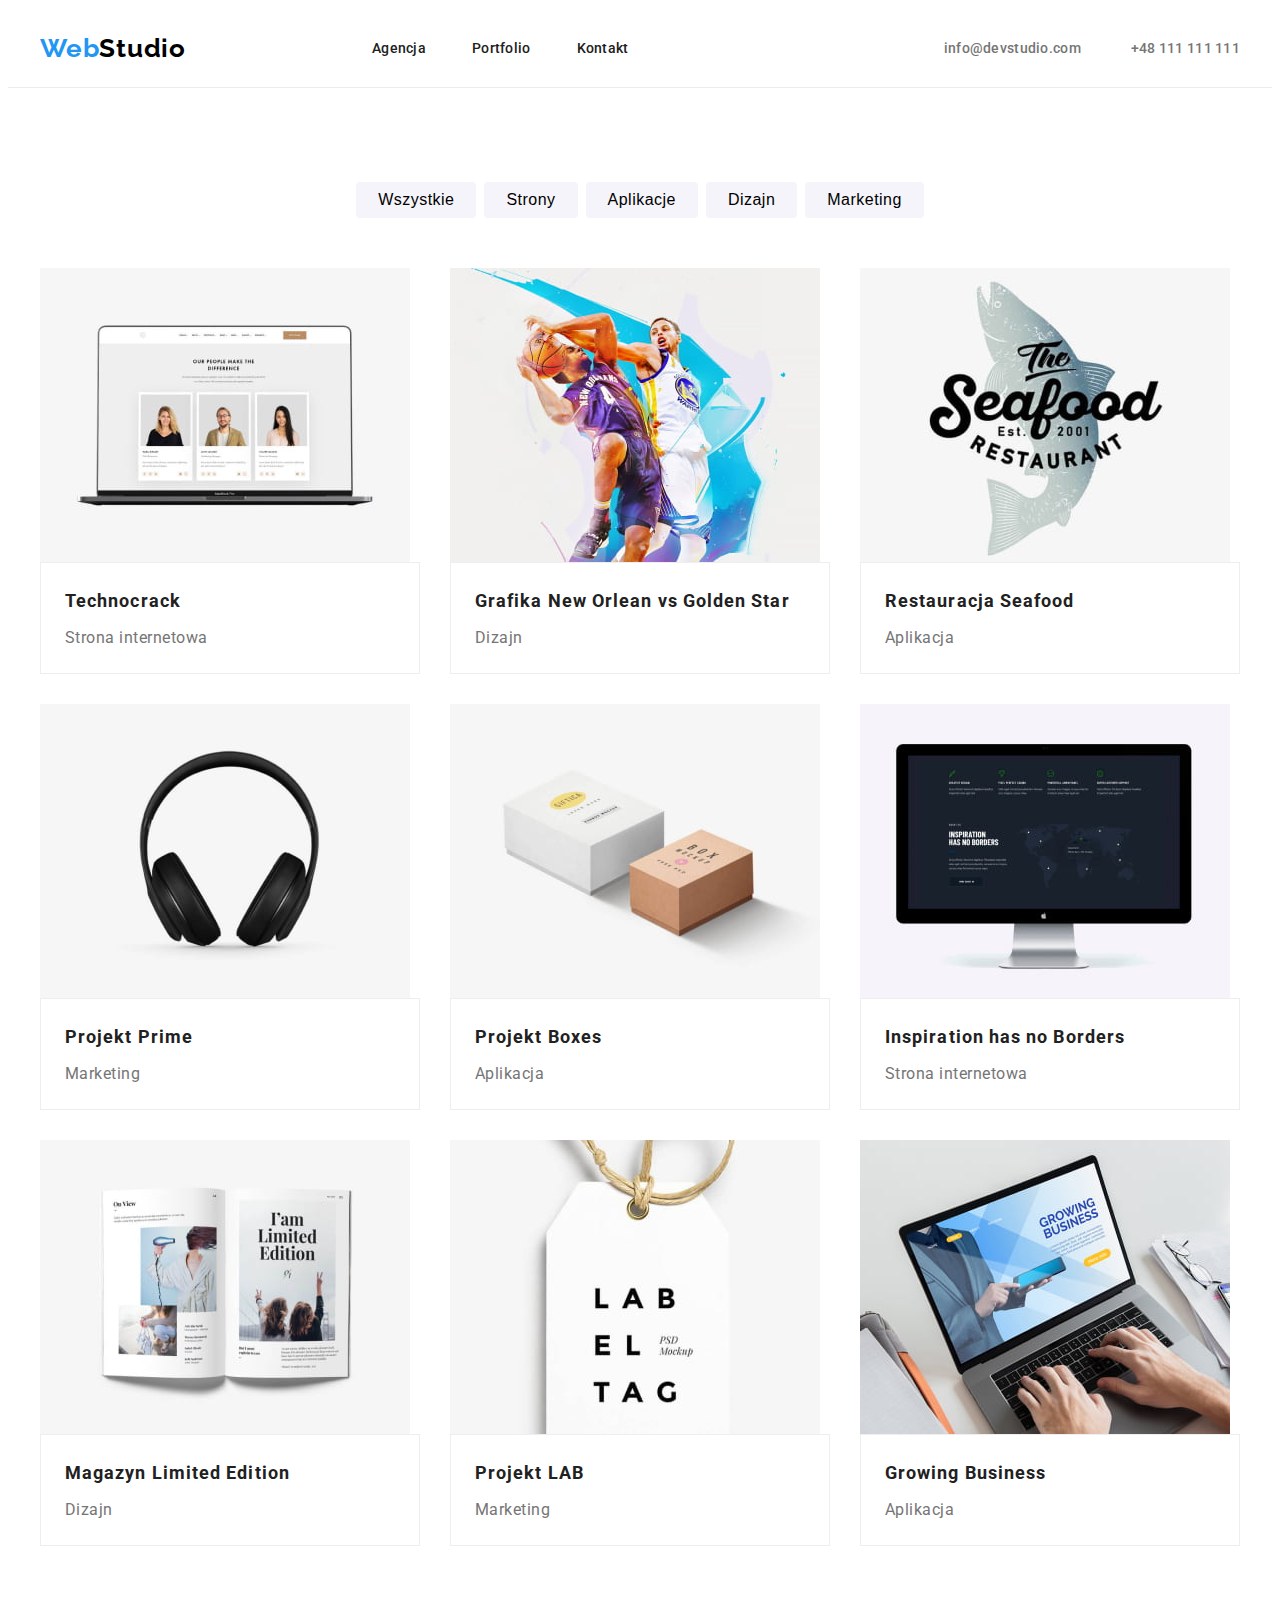
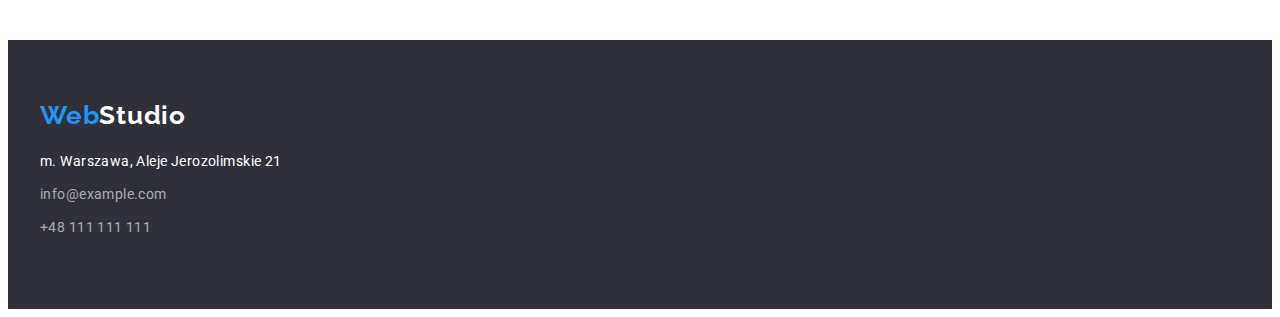
==== portfolio.html @ 0bf06b7d "Copied files from previous HW" ====
<!DOCTYPE html>
<html lang="pl">
  <head>
    <meta charset="UTF-8" />
    <meta http-equiv="X-UA-Compatible" content="IE=edge" />
    <meta name="viewport" content="width=device-width, initial-scale=1.0" />
    <title>Portfolio - WebStudio</title>
    <link
      rel="stylesheet"
      href="https://cdnjs.cloudflare.com/ajax/libs/modern-normalize/1.1.0/modern-normalize.min.css"
      integrity="sha512-wpPYUAdjBVSE4KJnH1VR1HeZfpl1ub8YT/NKx4PuQ5NmX2tKuGu6U/JRp5y+Y8XG2tV+wKQpNHVUX03MfMFn9Q=="
      crossorigin="anonymous"
      referrerpolicy="no-referrer"
    />
    <link href="css/styles.css" rel="stylesheet" />
    <link rel="preconnect" href="https://fonts.googleapis.com" />
    <link rel="preconnect" href="https://fonts.gstatic.com" crossorigin />
    <link
      href="https://fonts.googleapis.com/css2?family=Raleway:wght@700&family=Roboto:wght@400;500;700;900&display=swap"
      rel="stylesheet"
    />
  </head>
  <body>
    <header class="header-border">
      <div class="container header-box">
        <div class="left-nav-box">
          <a class="link logo" href="index.html"><span class="logo-color">Web</span>Studio</a>
          <nav>
            <ul class="header-menu">
              <li><a class="link link-selected" href="#">Agencja</a></li>
              <li><a class="link link-selected" href="portfolio.html">Portfolio</a></li>
              <li><a class="link link-selected" href="#contact">Kontakt</a></li>
            </ul>
          </nav>
        </div>
        <div>
          <ul class="header-contact-menu">
            <li>
              <a class="link link-selected contact-details" href="mailto:info@devstudio.com"
                >info@devstudio.com</a
              >
            </li>
            <li>
              <a class="link link-selected contact-details" href="tel:+48111111111"
                >+48 111 111 111</a
              >
            </li>
          </ul>
        </div>
      </div>
    </header>
    <main>
      <section class="section">
        <div class="container">
          <ul class="buttons-list">
            <li><button type="button">Wszystkie</button></li>
            <li><button type="button">Strony</button></li>
            <li><button type="button">Aplikacje</button></li>
            <li><button type="button">Dizajn</button></li>
            <li><button type="button">Marketing</button></li>
          </ul>
          <ul class="projects-gallery">
            <li class="project-card">
              <figure>
                <img
                  src="images/portfolio_projects/technocrack.jpg"
                  alt="Projekt strony internetowej Technocrack"
                  width="370"
                  height="294"
                />
                <figcaption>
                  <h4>Technocrack</h4>
                  <span>Strona internetowa</span>
                </figcaption>
              </figure>
            </li>
            <li class="project-card">
              <figure>
                <img
                  src="images/portfolio_projects/basketball_match.jpg"
                  alt="Grafika meczu New Orlean vs Golden Star"
                  width="370"
                  height="294"
                />
                <figcaption>
                  <h4>Grafika New Orlean vs Golden Star</h4>
                  <span>Dizajn</span>
                </figcaption>
              </figure>
            </li>
            <li class="project-card">
              <figure>
                <img
                  src="images/portfolio_projects/seafood.jpg"
                  alt="Logo aplikacji dla restauracji Seafood"
                  width="370"
                  height="294"
                />
                <figcaption>
                  <h4>Restauracja Seafood</h4>
                  <span>Aplikacja</span>
                </figcaption>
              </figure>
            </li>
            <li class="project-card">
              <figure>
                <img
                  src="images/portfolio_projects/prime.jpg"
                  alt="Słuchawki"
                  width="370"
                  height="294"
                />
                <figcaption>
                  <h4>Projekt Prime</h4>
                  <span>Marketing</span>
                </figcaption>
              </figure>
            </li>
            <li class="project-card">
              <figure>
                <img
                  src="images/portfolio_projects/boxes.jpg"
                  alt="Kartonowe pudełka"
                  width="370"
                  height="294"
                />
                <figcaption>
                  <h4>Projekt Boxes</h4>
                  <span>Aplikacja</span>
                </figcaption>
              </figure>
            </li>
            <li class="project-card">
              <figure>
                <img
                  src="images/portfolio_projects/website.jpg"
                  alt="Monitor z projektem strony internetowej"
                  width="370"
                  height="294"
                />
                <figcaption>
                  <h4>Inspiration has no Borders</h4>
                  <span>Strona internetowa</span>
                </figcaption>
              </figure>
            </li>
            <li class="project-card">
              <figure>
                <img
                  src="images/portfolio_projects/magazine.jpg"
                  alt="Otwarty magazyn Limited Edition"
                  width="370"
                  height="294"
                />
                <figcaption>
                  <h4>Magazyn Limited Edition</h4>
                  <span>Dizajn</span>
                </figcaption>
              </figure>
            </li>
            <li class="project-card">
              <figure>
                <img
                  src="images/portfolio_projects/lab.jpg"
                  alt="Metka z projektem LAB"
                  width="370"
                  height="294"
                />
                <figcaption>
                  <h4>Projekt LAB</h4>
                  <span>Marketing</span>
                </figcaption>
              </figure>
            </li>
            <li class="project-card">
              <figure>
                <img
                  src="images/portfolio_projects/growing_business.jpg"
                  alt="Laptop ze stroną aplikacji Growing Business"
                  width="370"
                  height="294"
                />
                <figcaption>
                  <h4>Growing Business</h4>
                  <span>Aplikacja</span>
                </figcaption>
              </figure>
            </li>
          </ul>
        </div>
      </section>
    </main>
    <footer class="footer-color">
      <div class="container footer-box">
        <a class="link logo footer-logo" href="index.html"
          ><span class="logo-color">Web</span>Studio</a
        >
        <address id="contact">
          <ul class="address-list">
            <li>
              <a
                class="link footer-address"
                href="https://goo.gl/maps/5vognSmDPYiszCNh9"
                target="_blank"
                >m. Warszawa, Aleje Jerozolimskie 21</a
              >
            </li>
            <li>
              <a class="link footer-address footer-contact-details" href="mailto:info@example.com"
                >info@example.com</a
              >
            </li>
            <li>
              <a class="link footer-address footer-contact-details" href="tel:+48111111111"
                >+48 111 111 111</a
              >
            </li>
          </ul>
        </address>
      </div>
    </footer>
  </body>
</html>
---- css/styles.css ----
/* General styles */
body {
  font-family: 'Roboto', sans-serif;
  color: var(--header-color);
}
:root {
  --header-color: #212121;
  --description-color: #757575;
  --selection-color: #2196f3;
  --background-color: #e5e5e5;
  --section-dark-color: #2f303a;
  --section-light-color: #f5f4fa;
  --brand-color-white: #fff;
  --brand-color-black: #000;
  --projects-gallery-color: #eeeeee;
}
h1,
h2,
h3,
h4,
p,
ul,
figure {
  margin: 0px;
  padding: 0px;
  border: 0px;
}
.container {
  width: 1200px;
  margin: 0 auto;
  padding-left: 15px;
  padding-right: 15px;
}
.link {
  text-decoration: none;
  color: var(--header-color);
}
/* Header styles */
.header-box {
  display: flex;
  align-items: center;
  justify-content: space-between;
  padding-top: 25px;
  padding-bottom: 24px;
}
.left-nav-box {
  display: flex;
  gap: 93px;
  align-items: center;
}
.logo {
  font-family: 'Raleway';
  font-weight: 700;
  font-size: 26px;
  letter-spacing: 0.03em;
  color: var(--brand-color-black);
  margin-right: 93px;
}
.logo-color {
  color: var(--selection-color);
}
.header-border {
  border-bottom: 1px solid #ececec;
}
.header-menu,
.header-contact-menu {
  list-style-type: none;
  font-weight: 500;
  font-size: 14px;
  letter-spacing: 0.02em;
  display: flex;
  align-items: center;
}
.header-menu {
  gap: 46px;
}
.header-contact-menu {
  gap: 50px;
}
.contact-details {
  color: var(--description-color);
}
.link-selected:hover,
.link-selected:focus,
.footer-address:hover,
.footer-address:focus {
  color: var(--selection-color);
}
/* Sections styles */
.section {
  padding-top: 94px;
  padding-bottom: 94px;
}
/* HERO */
.hero {
  background: var(--section-dark-color);
}
.header-primary {
  font-weight: 900;
  font-size: 44px;
  line-height: 1.36;
  text-align: center;
  letter-spacing: 0.06em;
  text-transform: uppercase;
  color: var(--brand-color-white);
  margin-bottom: 30px;
}
.hero-box {
  display: flex;
  flex-direction: column;
  align-items: center;
  padding: 200px calc((1200px - 696px) / 2);
}
.main-button {
  background: var(--selection-color);
  box-shadow: 0px 4px 4px rgba(0, 0, 0, 0.15);
  border-radius: 4px;
  border-style: none;
  font-weight: 700;
  font-size: 16px;
  line-height: 1.88;
  text-align: center;
  letter-spacing: 0.06em;
  color: var(--brand-color-white);
  padding: 10px 41px;
  cursor: pointer;
}
/* What we do */
.what-we-do-list {
  list-style-type: none;
  font-size: 14px;
  line-height: 1.71;
  letter-spacing: 0.03em;
  color: var(--description-color);
  display: flex;
  gap: 30px;
  margin-bottom: 94px;
}
.what-we-do-list span {
  font-weight: 700;
  font-size: 14px;
  letter-spacing: 0.03em;
  text-transform: uppercase;
  color: var(--header-color);
}
.header-secondary {
  font-size: 36px;
  text-align: center;
  letter-spacing: 0.03em;
  margin-bottom: 50px;
}
.what-we-do-gallery,
.our-team-photos,
.projects-gallery {
  list-style-type: none;
  display: flex;
  gap: 30px;
}
/* Our team */
.our-team-photos h3 {
  font-weight: 500;
  font-size: 16px;
  text-align: center;
  letter-spacing: 0.03em;
  margin-bottom: 10px;
}
.our-team-photos span {
  font-size: 16px;
  text-align: center;
  letter-spacing: 0.03em;
  color: var(--description-color);
}
.team-card {
  background: var(--brand-color-white);
  box-shadow: 0px 1px 3px rgba(0, 0, 0, 0.12), 0px 1px 1px rgba(0, 0, 0, 0.14),
    0px 2px 1px rgba(0, 0, 0, 0.2);
  border-radius: 0px 0px 4px 4px;
  display: flex;
  flex-direction: column;
  align-items: center;
}
.team-card figcaption {
  padding-top: 30px;
  padding-bottom: 30px;
}
.our-team {
  background-color: var(--section-light-color);
}
/* Footer styles */
.footer-color {
  background: var(--section-dark-color);
}
.footer-box {
  padding-top: 60px;
  padding-bottom: 60px;
}
.footer-logo {
  color: var(--brand-color-white);
  display: block;
  margin-bottom: 20px;
}
.address-list {
  list-style-type: none;
}
.footer-address {
  font-style: normal;
  font-size: 14px;
  line-height: 1.71;
  letter-spacing: 0.03em;
  color: var(--brand-color-white);
  display: block;
  margin-bottom: 9px;
}
.footer-contact-details {
  color: rgba(255, 255, 255, 0.6);
}
/* PORTFOLIO main */
.buttons-list {
  list-style-type: none;
  display: flex;
  justify-content: center;
  align-items: center;
  gap: 8px;
  margin-bottom: 50px;
}
.buttons-list button {
  background: var(--section-light-color);
  border-radius: 4px;
  border-style: none;
  font-weight: 500;
  font-size: 16px;
  line-height: 1.5;
  text-align: center;
  letter-spacing: 0.03em;
  padding: 6px 22px;
  cursor: pointer;
}
.buttons-list button:hover,
.buttons-list button:focus {
  color: var(--brand-color-white);
  background-color: var(--selection-color);
  box-shadow: 0px 3px 1px rgba(0, 0, 0, 0.1), 0px 1px 2px rgba(0, 0, 0, 0.08),
    0px 2px 2px rgba(0, 0, 0, 0.12);
  border-radius: 4px;
}
.projects-gallery {
  flex-wrap: wrap;
}
.project-card {
  flex-basis: calc((100% - 60px) / 3);
}
.project-card figure img {
  display: block;
}
.project-card figcaption {
  padding: 20px 24px;
  border: 1px solid var(--projects-gallery-color);
}
.projects-gallery h4 {
  font-size: 18px;
  line-height: 2;
  letter-spacing: 0.06em;
  margin-bottom: 4px;
}
.projects-gallery span {
  font-size: 16px;
  line-height: 1.88;
  letter-spacing: 0.03em;
  color: var(--description-color);
}
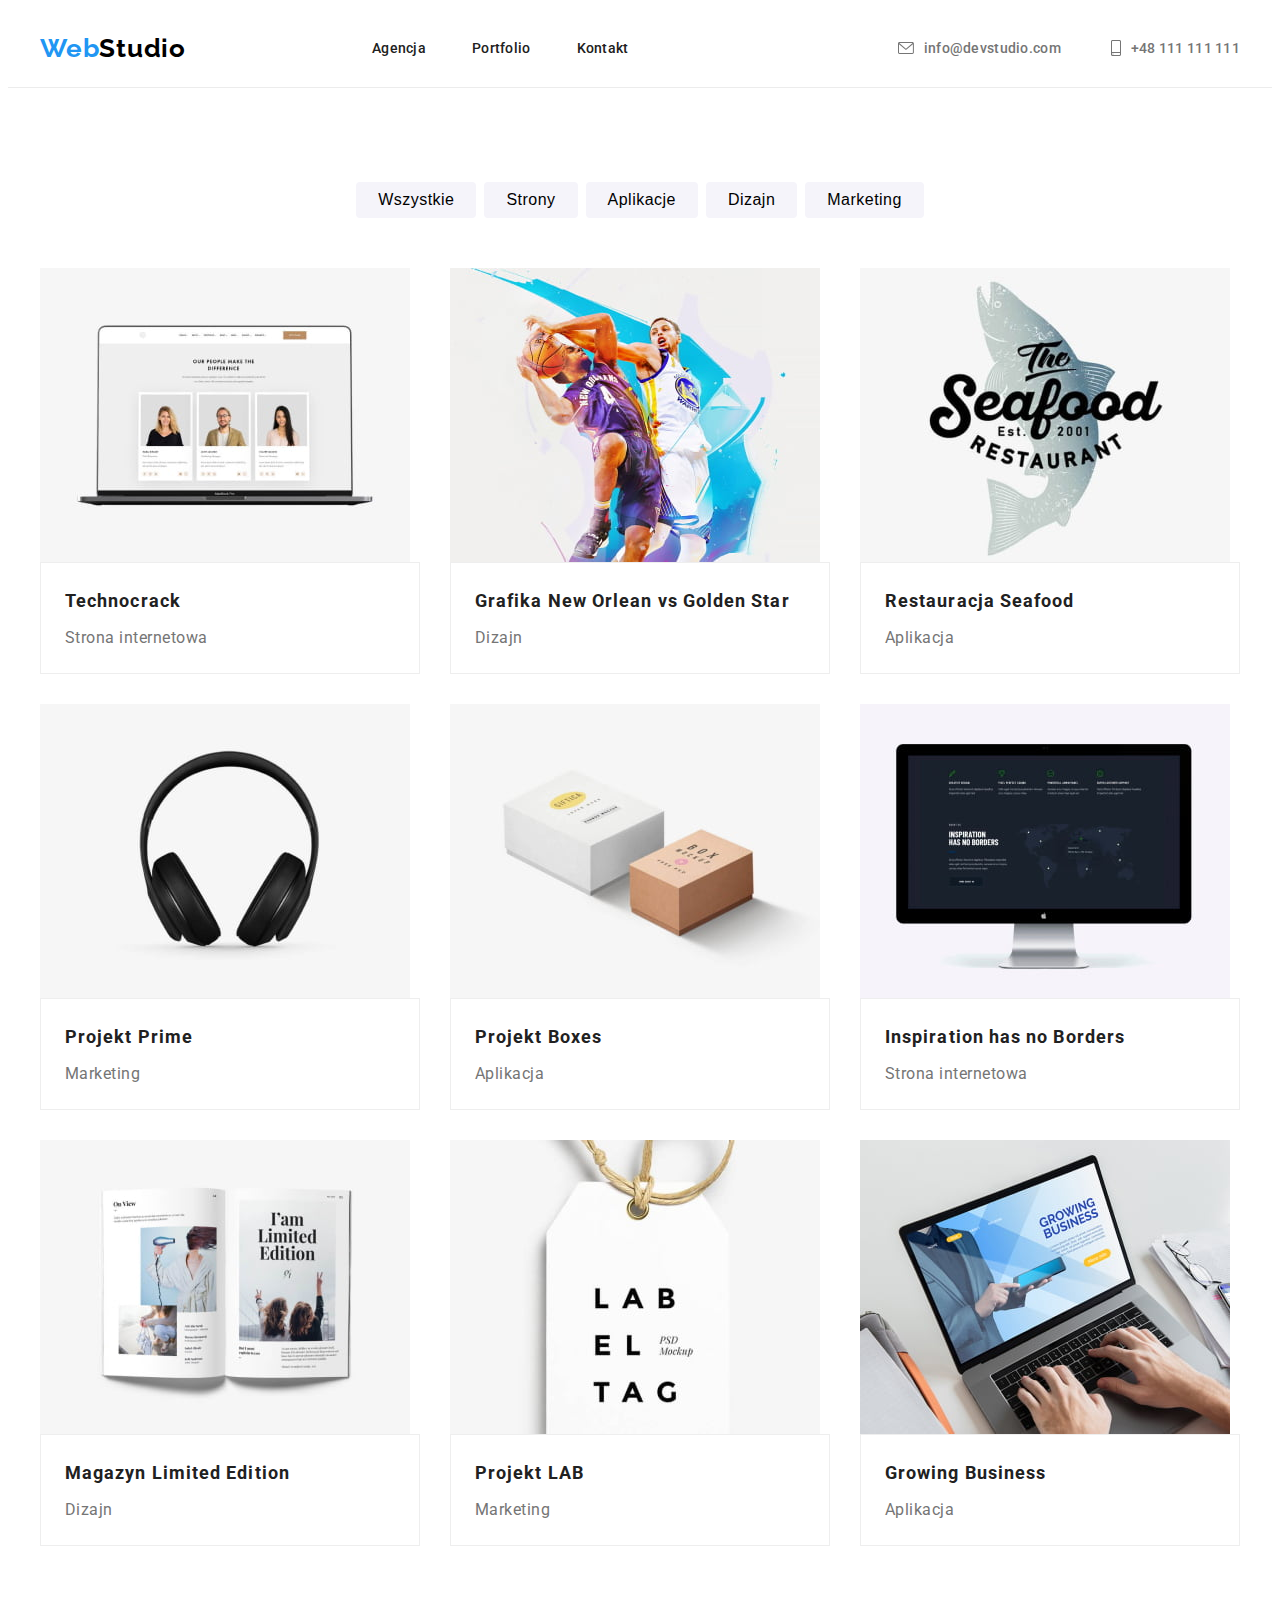
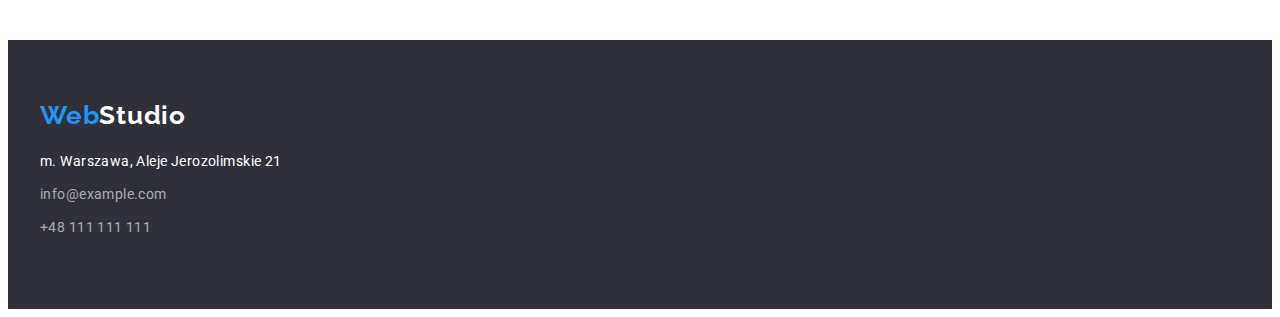
==== commit 55e2ada2: "Added contact icons to header" ====
--- a/portfolio.html
+++ b/portfolio.html
@@ -37,11 +37,15 @@
           <ul class="header-contact-menu">
             <li>
               <a class="link link-selected contact-details" href="mailto:info@devstudio.com"
+                ><svg class="contact-icon" width="16px" height="12px">
+                  <use href="images/icons.svg#icon-envelope"></use></svg
                 >info@devstudio.com</a
               >
             </li>
             <li>
               <a class="link link-selected contact-details" href="tel:+48111111111"
+                ><svg class="contact-icon" width="10px" height="16px">
+                  <use href="images/icons.svg#icon-smartphone"></use></svg
                 >+48 111 111 111</a
               >
             </li>
--- a/css/styles.css
+++ b/css/styles.css
@@ -13,6 +13,7 @@
   --brand-color-white: #fff;
   --brand-color-black: #000;
   --projects-gallery-color: #eeeeee;
+  --parent-color: currentColor;
 }
 h1,
 h2,
@@ -79,6 +80,11 @@
 }
 .contact-details {
   color: var(--description-color);
+  display: flex;
+  align-items: center;
+}
+.contact-icon {
+  margin-right: 10px;
 }
 .link-selected:hover,
 .link-selected:focus,
@@ -93,7 +99,14 @@
 }
 /* HERO */
 .hero {
-  background: var(--section-dark-color);
+  background-color: var(--section-dark-color);
+}
+.background-photo {
+  width: 1600px;
+  margin: 0 auto;
+  background-image: linear-gradient(#2f303a66, #2f303a66), url('../images/hero_background.jpg');
+  background-position: center;
+  background-repeat: no-repeat;
 }
 .header-primary {
   font-weight: 900;
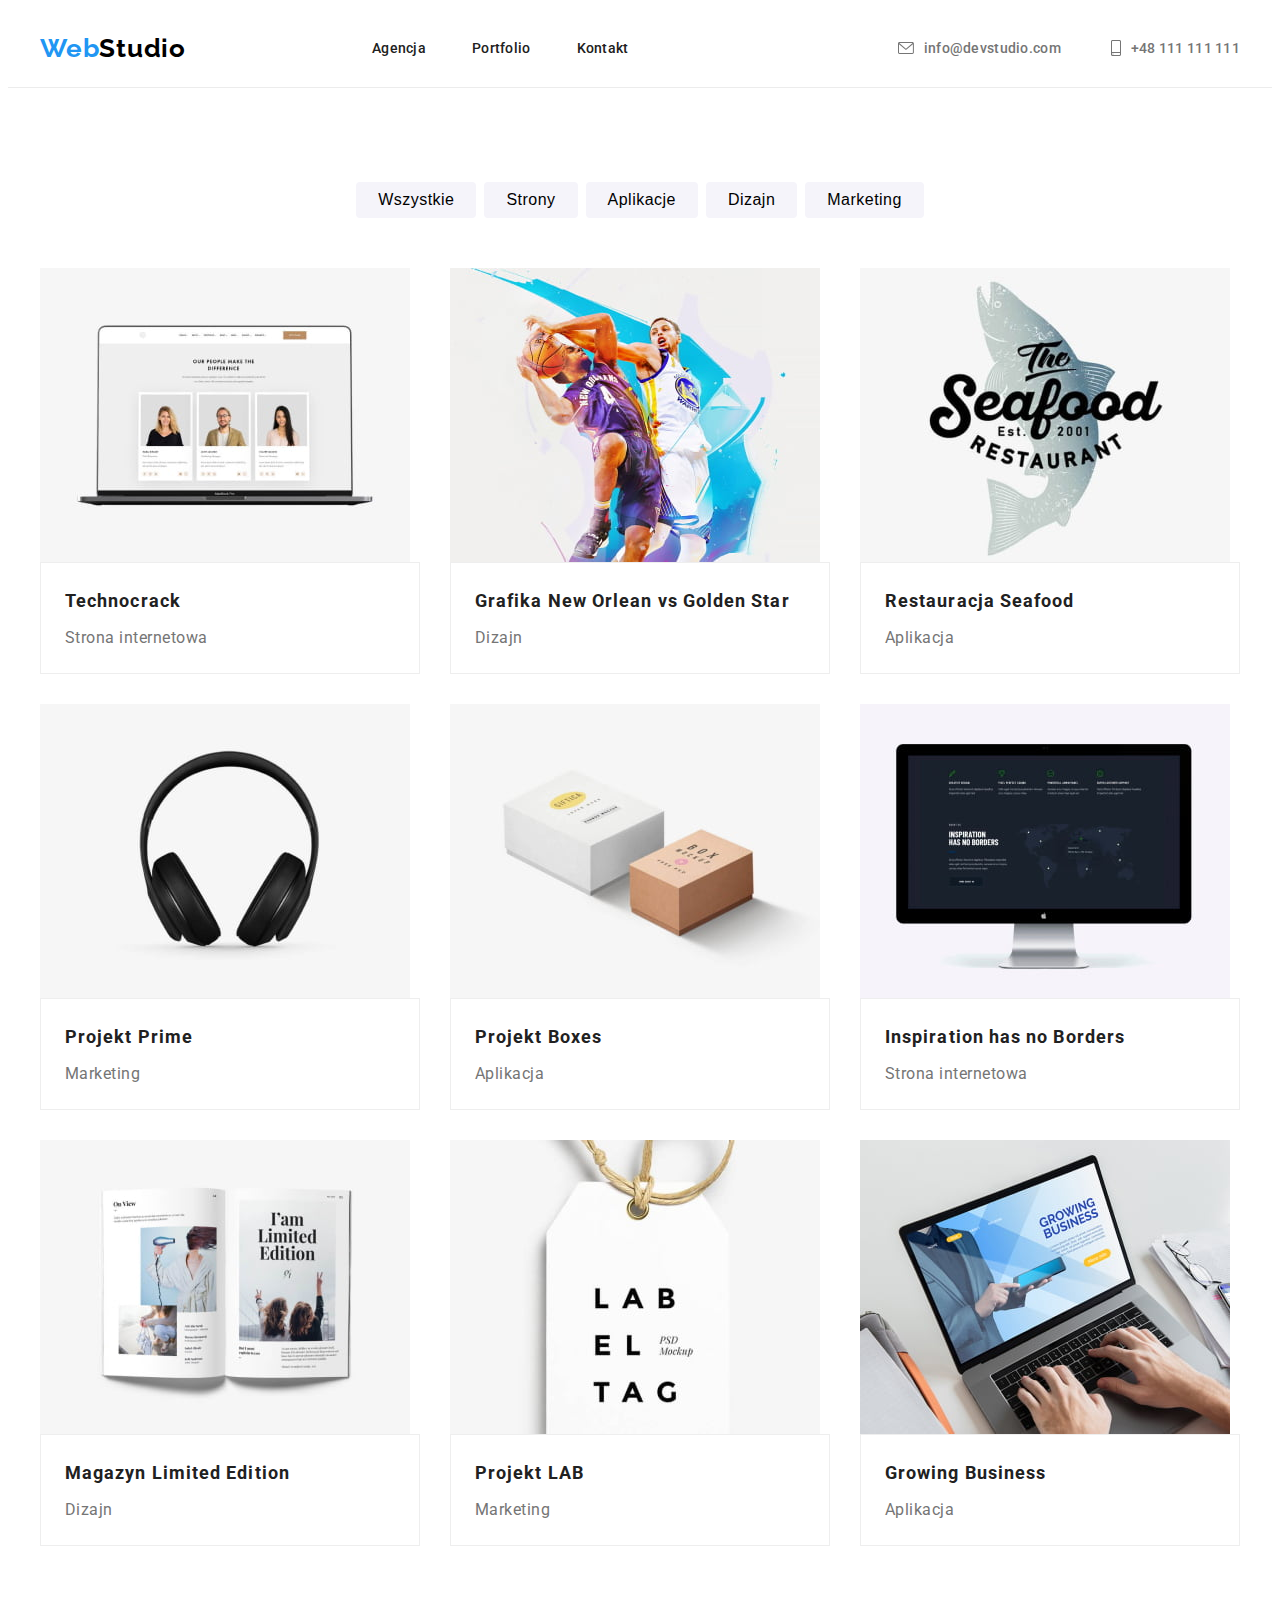
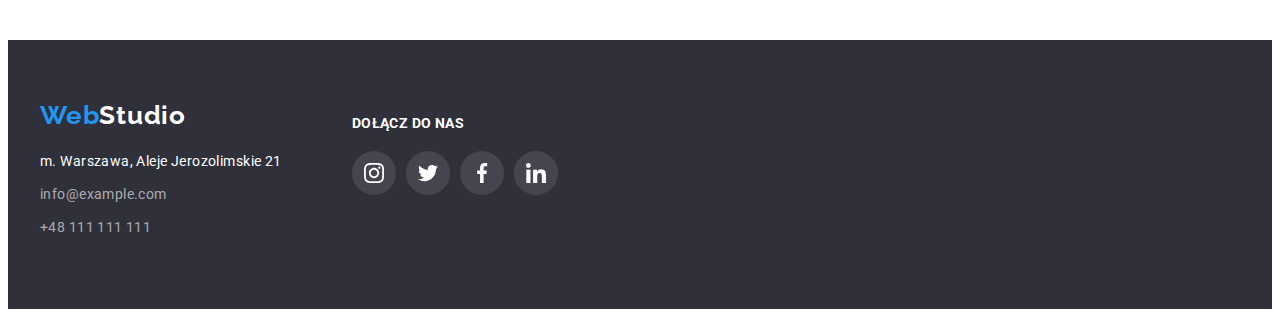
==== commit ae69fc16: "Added cursor to SM and copied footer to portfolio" ====
--- a/portfolio.html
+++ b/portfolio.html
@@ -196,31 +196,58 @@
     </main>
     <footer class="footer-color">
       <div class="container footer-box">
-        <a class="link logo footer-logo" href="index.html"
-          ><span class="logo-color">Web</span>Studio</a
-        >
-        <address id="contact">
-          <ul class="address-list">
-            <li>
-              <a
-                class="link footer-address"
-                href="https://goo.gl/maps/5vognSmDPYiszCNh9"
-                target="_blank"
-                >m. Warszawa, Aleje Jerozolimskie 21</a
-              >
-            </li>
-            <li>
-              <a class="link footer-address footer-contact-details" href="mailto:info@example.com"
-                >info@example.com</a
-              >
-            </li>
-            <li>
-              <a class="link footer-address footer-contact-details" href="tel:+48111111111"
-                >+48 111 111 111</a
-              >
-            </li>
-          </ul>
-        </address>
+        <div>
+          <a class="link logo footer-logo" href="index.html"
+            ><span class="logo-color">Web</span>Studio</a
+          >
+          <address id="contact">
+            <ul class="address-list">
+              <li>
+                <a
+                  class="link footer-address"
+                  href="https://goo.gl/maps/5vognSmDPYiszCNh9"
+                  target="_blank"
+                  >m. Warszawa, Aleje Jerozolimskie 21</a
+                >
+              </li>
+              <li>
+                <a class="link footer-address footer-contact-details" href="mailto:info@example.com"
+                  >info@example.com</a
+                >
+              </li>
+              <li>
+                <a class="link footer-address footer-contact-details" href="tel:+48111111111"
+                  >+48 111 111 111</a
+                >
+              </li>
+            </ul>
+          </address>
+        </div>
+        <div>
+          <span class="footer-sm-header">Dołącz do nas</span>
+          <ul class="footer-social-media">
+            <li class="social-media-icon footer-icon-color">
+              <svg width="20px" height="20px">
+                <use href="images/icons.svg#icon-instagram-2"></use>
+              </svg>
+            </li>
+            <li class="social-media-icon footer-icon-color">
+              <svg width="20px" height="20px">
+                <use href="images/icons.svg#icon-twitter-1"></use>
+              </svg>
+            </li>
+            <li class="social-media-icon footer-icon-color">
+              <svg width="20px" height="20px">
+                <use href="images/icons.svg#icon-facebook-1"></use>
+              </svg>
+            </li>
+            <li class="social-media-icon footer-icon-color">
+              <svg width="20px" height="20px">
+                <use href="images/icons.svg#icon-linkedin-1"></use>
+              </svg>
+            </li>
+          </ul>
+        </div>
       </div>
     </footer>
   </body>
--- a/css/styles.css
+++ b/css/styles.css
@@ -14,6 +14,7 @@
   --brand-color-black: #000;
   --projects-gallery-color: #eeeeee;
   --parent-color: currentColor;
+  --social-media: #afb1b8;
 }
 h1,
 h2,
@@ -102,7 +103,7 @@
   background-color: var(--section-dark-color);
 }
 .background-photo {
-  width: 1600px;
+  max-width: 1600px;
   margin: 0 auto;
   background-image: linear-gradient(#2f303a66, #2f303a66), url('../images/hero_background.jpg');
   background-position: center;
@@ -156,6 +157,16 @@
   text-transform: uppercase;
   color: var(--header-color);
 }
+.what-we-do-icon {
+  display: flex;
+  align-items: center;
+  justify-content: center;
+  background-color: var(--section-light-color);
+  border-radius: 4px;
+  width: 270px;
+  height: 120px;
+  margin-bottom: 30px;
+}
 .header-secondary {
   font-size: 36px;
   text-align: center;
@@ -182,6 +193,31 @@
   text-align: center;
   letter-spacing: 0.03em;
   color: var(--description-color);
+  display: block;
+}
+.social-media {
+  list-style-type: none;
+  display: flex;
+  align-items: center;
+  justify-content: center;
+  gap: 10px;
+  margin-top: 16px;
+  color: var(--social-media);
+}
+.social-media-icon {
+  width: 44px;
+  height: 44px;
+  display: flex;
+  align-items: center;
+  justify-content: center;
+  border-radius: 50%;
+}
+.social-media-icon:hover,
+.social-media-icon:focus {
+  background-color: var(--selection-color);
+  border-radius: 50%;
+  color: var(--brand-color-white);
+  cursor: pointer;
 }
 .team-card {
   background: var(--brand-color-white);
@@ -206,6 +242,9 @@
 .footer-box {
   padding-top: 60px;
   padding-bottom: 60px;
+  display: flex;
+  align-items: center;
+  gap: 70px;
 }
 .footer-logo {
   color: var(--brand-color-white);
@@ -226,6 +265,25 @@
 }
 .footer-contact-details {
   color: rgba(255, 255, 255, 0.6);
+}
+.footer-sm-header {
+  font-weight: 700;
+  font-size: 14px;
+  letter-spacing: 0.03em;
+  text-transform: uppercase;
+  color: var(--brand-color-white);
+  display: block;
+}
+.footer-social-media {
+  list-style-type: none;
+  display: flex;
+  gap: 10px;
+  margin-top: 20px;
+  color: var(--brand-color-white);
+  padding-bottom: 40px;
+}
+.footer-icon-color {
+  background-color: rgba(255, 255, 255, 0.1);
 }
 /* PORTFOLIO main */
 .buttons-list {
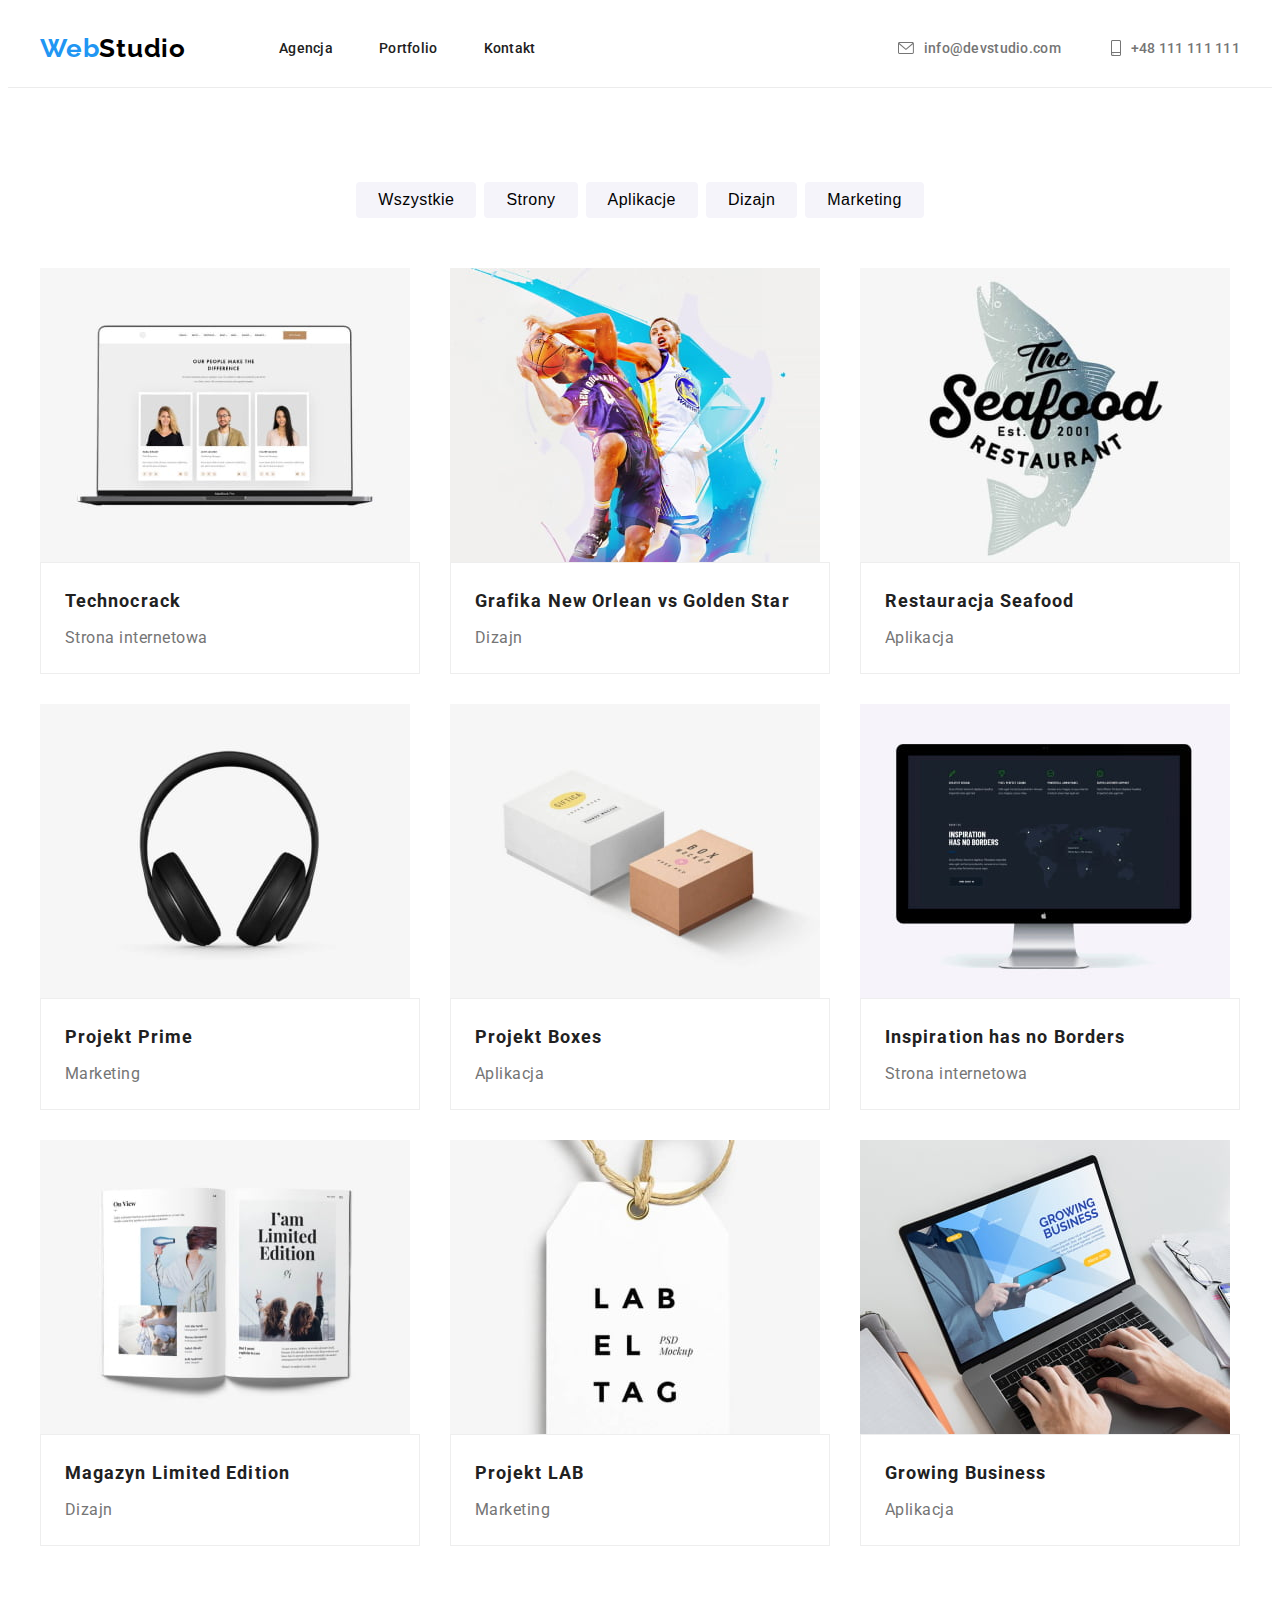
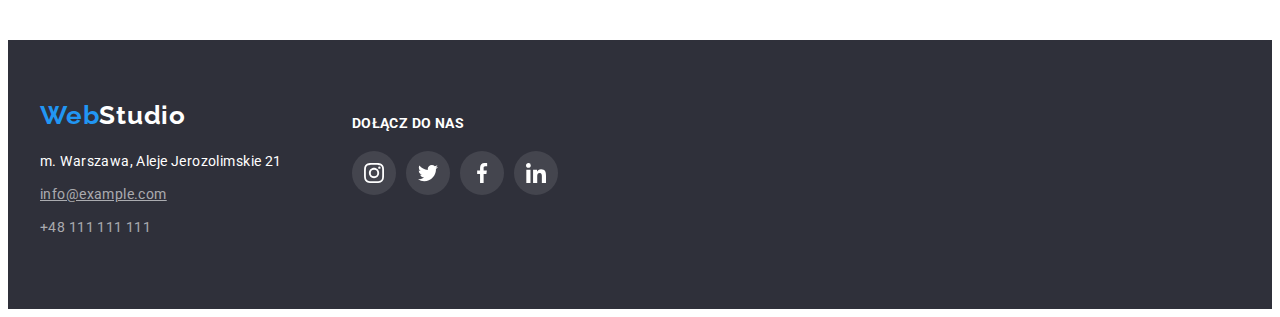
==== commit 5b5946ee: "Added underline for email in footer address" ====
--- a/portfolio.html
+++ b/portfolio.html
@@ -211,7 +211,7 @@
                 >
               </li>
               <li>
-                <a class="link footer-address footer-contact-details" href="mailto:info@example.com"
+                <a class="footer-address footer-contact-details" href="mailto:info@example.com"
                   >info@example.com</a
                 >
               </li>
--- a/css/styles.css
+++ b/css/styles.css
@@ -56,7 +56,6 @@
   font-size: 26px;
   letter-spacing: 0.03em;
   color: var(--brand-color-black);
-  margin-right: 93px;
 }
 .logo-color {
   color: var(--selection-color);
@@ -99,9 +98,6 @@
   padding-bottom: 94px;
 }
 /* HERO */
-.hero {
-  background-color: var(--section-dark-color);
-}
 .background-photo {
   max-width: 1600px;
   margin: 0 auto;
@@ -175,10 +171,13 @@
 }
 .what-we-do-gallery,
 .our-team-photos,
-.projects-gallery {
+.projects-gallery,
+.our-clients {
   list-style-type: none;
   display: flex;
   gap: 30px;
+  align-items: center;
+  justify-content: center;
 }
 /* Our team */
 .our-team-photos h3 {
@@ -235,6 +234,20 @@
 .our-team {
   background-color: var(--section-light-color);
 }
+/* Our clients */
+.our-clients-frames {
+  border: 1px solid var(--social-media);
+  border-radius: 4px;
+  width: 170px;
+  height: 92px;
+  color: var(--social-media);
+}
+.our-clients-frames:hover,
+.our-clients-frames:focus {
+  border: 1px solid var(--selection-color);
+  cursor: pointer;
+  color: var(--selection-color);
+}
 /* Footer styles */
 .footer-color {
   background: var(--section-dark-color);
@@ -319,6 +332,12 @@
 }
 .project-card {
   flex-basis: calc((100% - 60px) / 3);
+}
+.project-card:hover,
+.project-card:focus {
+  box-shadow: 0px 1px 1px rgba(0, 0, 0, 0.12), 0px 4px 4px rgba(0, 0, 0, 0.06),
+    1px 4px 6px rgba(0, 0, 0, 0.16);
+  cursor: pointer;
 }
 .project-card figure img {
   display: block;
